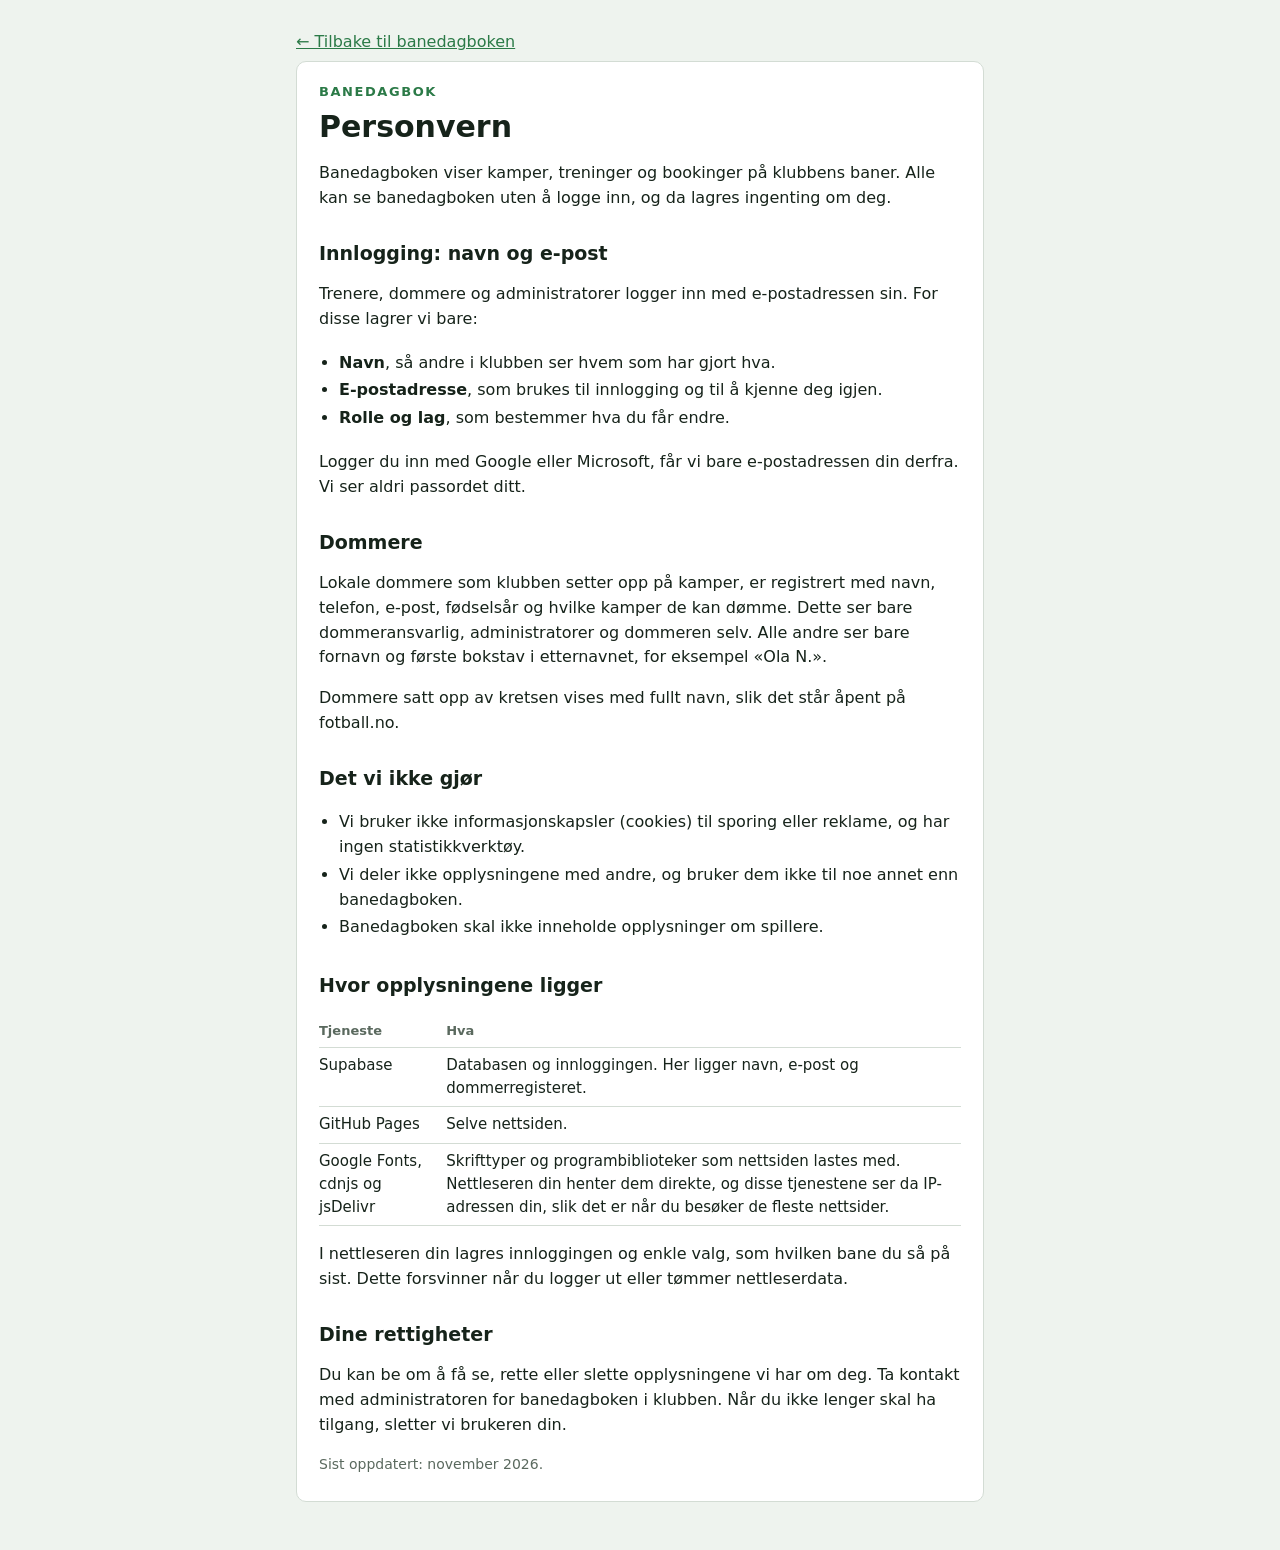
==== banedagbok/personvern.html @ 7af96116 "Banedagbok: personvernside, og riktig visning på mobil Ny side personvern.html med hva som lagres (n" ====
<!doctype html>
<html lang="nb">
<head>
<meta charset="utf-8">
<meta name="viewport" content="width=device-width, initial-scale=1">
<title>Personvern · Banedagbok</title>
<style>
  :root { --bg: #eef3ee; --surface: #fff; --ink: #16231a; --muted: #5a695e; --line: #d3dcd4; --pitch: #2b7a47 }
  @media (prefers-color-scheme: dark) { :root { --bg: #0e1611; --surface: #152019; --ink: #e2ebe4; --muted: #92a397; --line: #2a3a2f; --pitch: #58b577 } }
  * { box-sizing: border-box }
  body { margin: 0; background: var(--bg); color: var(--ink); font: 16px/1.55 system-ui, -apple-system, "Segoe UI", sans-serif }
  main { max-width: 720px; margin: 0 auto; padding: 24px 16px 48px }
  .kort { background: var(--surface); border: 1px solid var(--line); border-radius: 10px; padding: 20px 22px; display: grid; gap: 4px }
  small.merke { color: var(--pitch); font-weight: 700; letter-spacing: .12em; text-transform: uppercase; font-size: 13px }
  h1 { font-size: 30px; margin: 4px 0 8px; line-height: 1.1 }
  h2 { font-size: 19px; margin: 18px 0 4px }
  p, ul { margin: 6px 0 }
  ul { padding-left: 20px }
  li { margin: 3px 0 }
  .note { color: var(--muted); font-size: 14px }
  a { color: var(--pitch) }
  table { border-collapse: collapse; width: 100%; font-size: 15px; margin: 6px 0 }
  th, td { text-align: left; vertical-align: top; padding: 6px 8px 6px 0; border-bottom: 1px solid var(--line) }
  th { font-size: 13px; color: var(--muted); font-weight: 600 }
</style>
</head>
<body>
<main>
  <p><a href="./">← Tilbake til banedagboken</a></p>
  <div class="kort">
    <small class="merke">Banedagbok</small>
    <h1>Personvern</h1>
    <p>Banedagboken viser kamper, treninger og bookinger på klubbens baner. Alle kan se banedagboken uten å logge inn, og da lagres ingenting om deg.</p>

    <h2>Innlogging: navn og e-post</h2>
    <p>Trenere, dommere og administratorer logger inn med e-postadressen sin. For disse lagrer vi bare:</p>
    <ul>
      <li><b>Navn</b>, så andre i klubben ser hvem som har gjort hva.</li>
      <li><b>E-postadresse</b>, som brukes til innlogging og til å kjenne deg igjen.</li>
      <li><b>Rolle og lag</b>, som bestemmer hva du får endre.</li>
    </ul>
    <p>Logger du inn med Google eller Microsoft, får vi bare e-postadressen din derfra. Vi ser aldri passordet ditt.</p>

    <h2>Dommere</h2>
    <p>Lokale dommere som klubben setter opp på kamper, er registrert med navn, telefon, e-post, fødselsår og hvilke kamper de kan dømme. Dette ser bare dommeransvarlig, administratorer og dommeren selv. Alle andre ser bare fornavn og første bokstav i etternavnet, for eksempel «Ola N.».</p>
    <p>Dommere satt opp av kretsen vises med fullt navn, slik det står åpent på fotball.no.</p>

    <h2>Det vi ikke gjør</h2>
    <ul>
      <li>Vi bruker ikke informasjonskapsler (cookies) til sporing eller reklame, og har ingen statistikkverktøy.</li>
      <li>Vi deler ikke opplysningene med andre, og bruker dem ikke til noe annet enn banedagboken.</li>
      <li>Banedagboken skal ikke inneholde opplysninger om spillere.</li>
    </ul>

    <h2>Hvor opplysningene ligger</h2>
    <table>
      <tr><th>Tjeneste</th><th>Hva</th></tr>
      <tr><td>Supabase</td><td>Databasen og innloggingen. Her ligger navn, e-post og dommerregisteret.</td></tr>
      <tr><td>GitHub Pages</td><td>Selve nettsiden.</td></tr>
      <tr><td>Google Fonts, cdnjs og jsDelivr</td><td>Skrifttyper og programbiblioteker som nettsiden lastes med. Nettleseren din henter dem direkte, og disse tjenestene ser da IP-adressen din, slik det er når du besøker de fleste nettsider.</td></tr>
    </table>
    <p>I nettleseren din lagres innloggingen og enkle valg, som hvilken bane du så på sist. Dette forsvinner når du logger ut eller tømmer nettleserdata.</p>

    <h2>Dine rettigheter</h2>
    <p>Du kan be om å få se, rette eller slette opplysningene vi har om deg. Ta kontakt med administratoren for banedagboken i klubben. Når du ikke lenger skal ha tilgang, sletter vi brukeren din.</p>
    <p class="note">Sist oppdatert: november 2026.</p>
  </div>
</main>
</body>
</html>
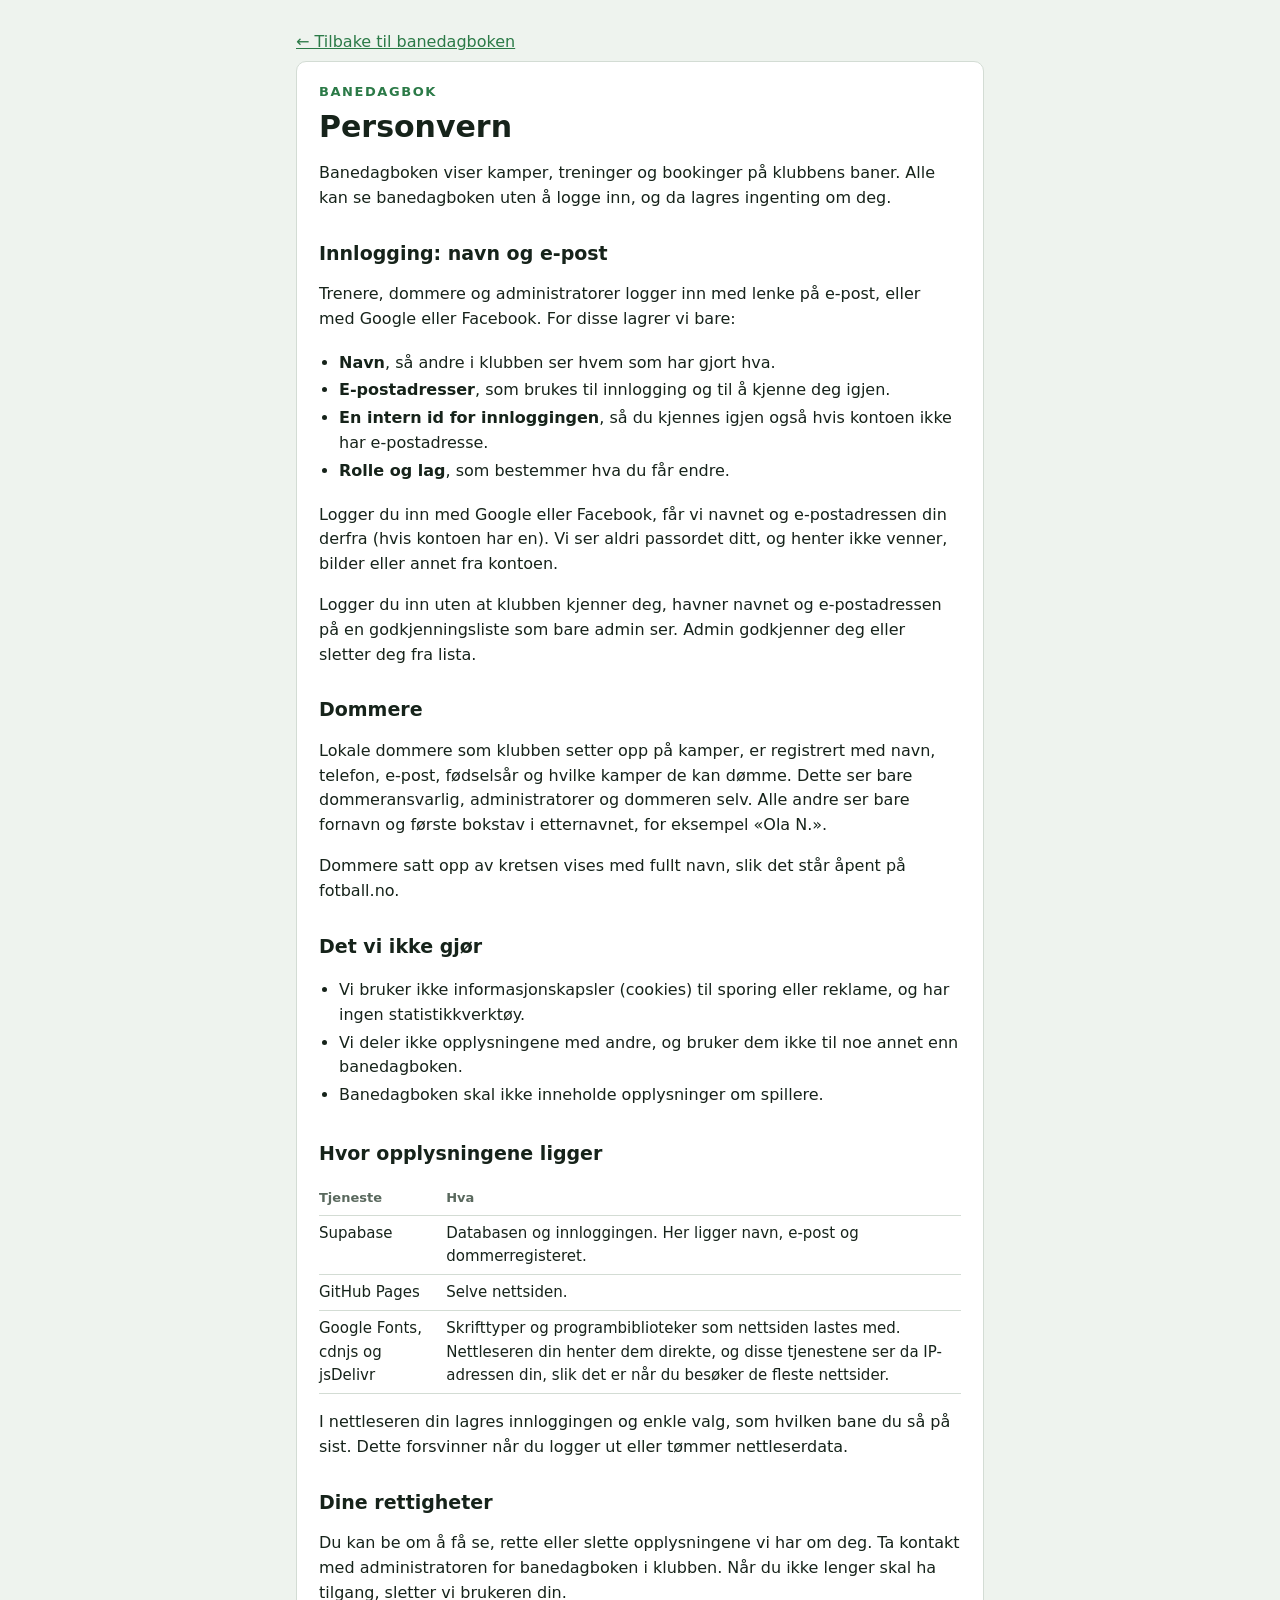
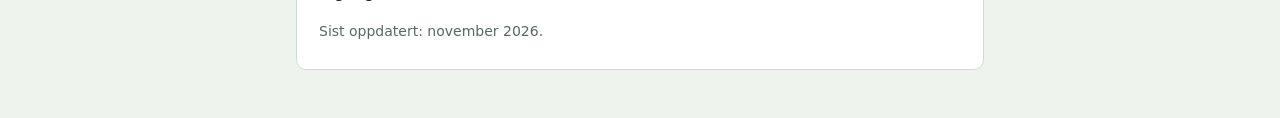
==== commit fbd7e122: "Banedagbok: godkjenningsliste, innlogging med Facebook, flere e-postadresser - Den som logger inn ut" ====
--- a/banedagbok/personvern.html
+++ b/banedagbok/personvern.html
@@ -33,13 +33,15 @@
     <p>Banedagboken viser kamper, treninger og bookinger på klubbens baner. Alle kan se banedagboken uten å logge inn, og da lagres ingenting om deg.</p>
 
     <h2>Innlogging: navn og e-post</h2>
-    <p>Trenere, dommere og administratorer logger inn med e-postadressen sin. For disse lagrer vi bare:</p>
+    <p>Trenere, dommere og administratorer logger inn med lenke på e-post, eller med Google eller Facebook. For disse lagrer vi bare:</p>
     <ul>
       <li><b>Navn</b>, så andre i klubben ser hvem som har gjort hva.</li>
-      <li><b>E-postadresse</b>, som brukes til innlogging og til å kjenne deg igjen.</li>
+      <li><b>E-postadresser</b>, som brukes til innlogging og til å kjenne deg igjen.</li>
+      <li><b>En intern id for innloggingen</b>, så du kjennes igjen også hvis kontoen ikke har e-postadresse.</li>
       <li><b>Rolle og lag</b>, som bestemmer hva du får endre.</li>
     </ul>
-    <p>Logger du inn med Google eller Microsoft, får vi bare e-postadressen din derfra. Vi ser aldri passordet ditt.</p>
+    <p>Logger du inn med Google eller Facebook, får vi navnet og e-postadressen din derfra (hvis kontoen har en). Vi ser aldri passordet ditt, og henter ikke venner, bilder eller annet fra kontoen.</p>
+    <p>Logger du inn uten at klubben kjenner deg, havner navnet og e-postadressen på en godkjenningsliste som bare admin ser. Admin godkjenner deg eller sletter deg fra lista.</p>
 
     <h2>Dommere</h2>
     <p>Lokale dommere som klubben setter opp på kamper, er registrert med navn, telefon, e-post, fødselsår og hvilke kamper de kan dømme. Dette ser bare dommeransvarlig, administratorer og dommeren selv. Alle andre ser bare fornavn og første bokstav i etternavnet, for eksempel «Ola N.».</p>
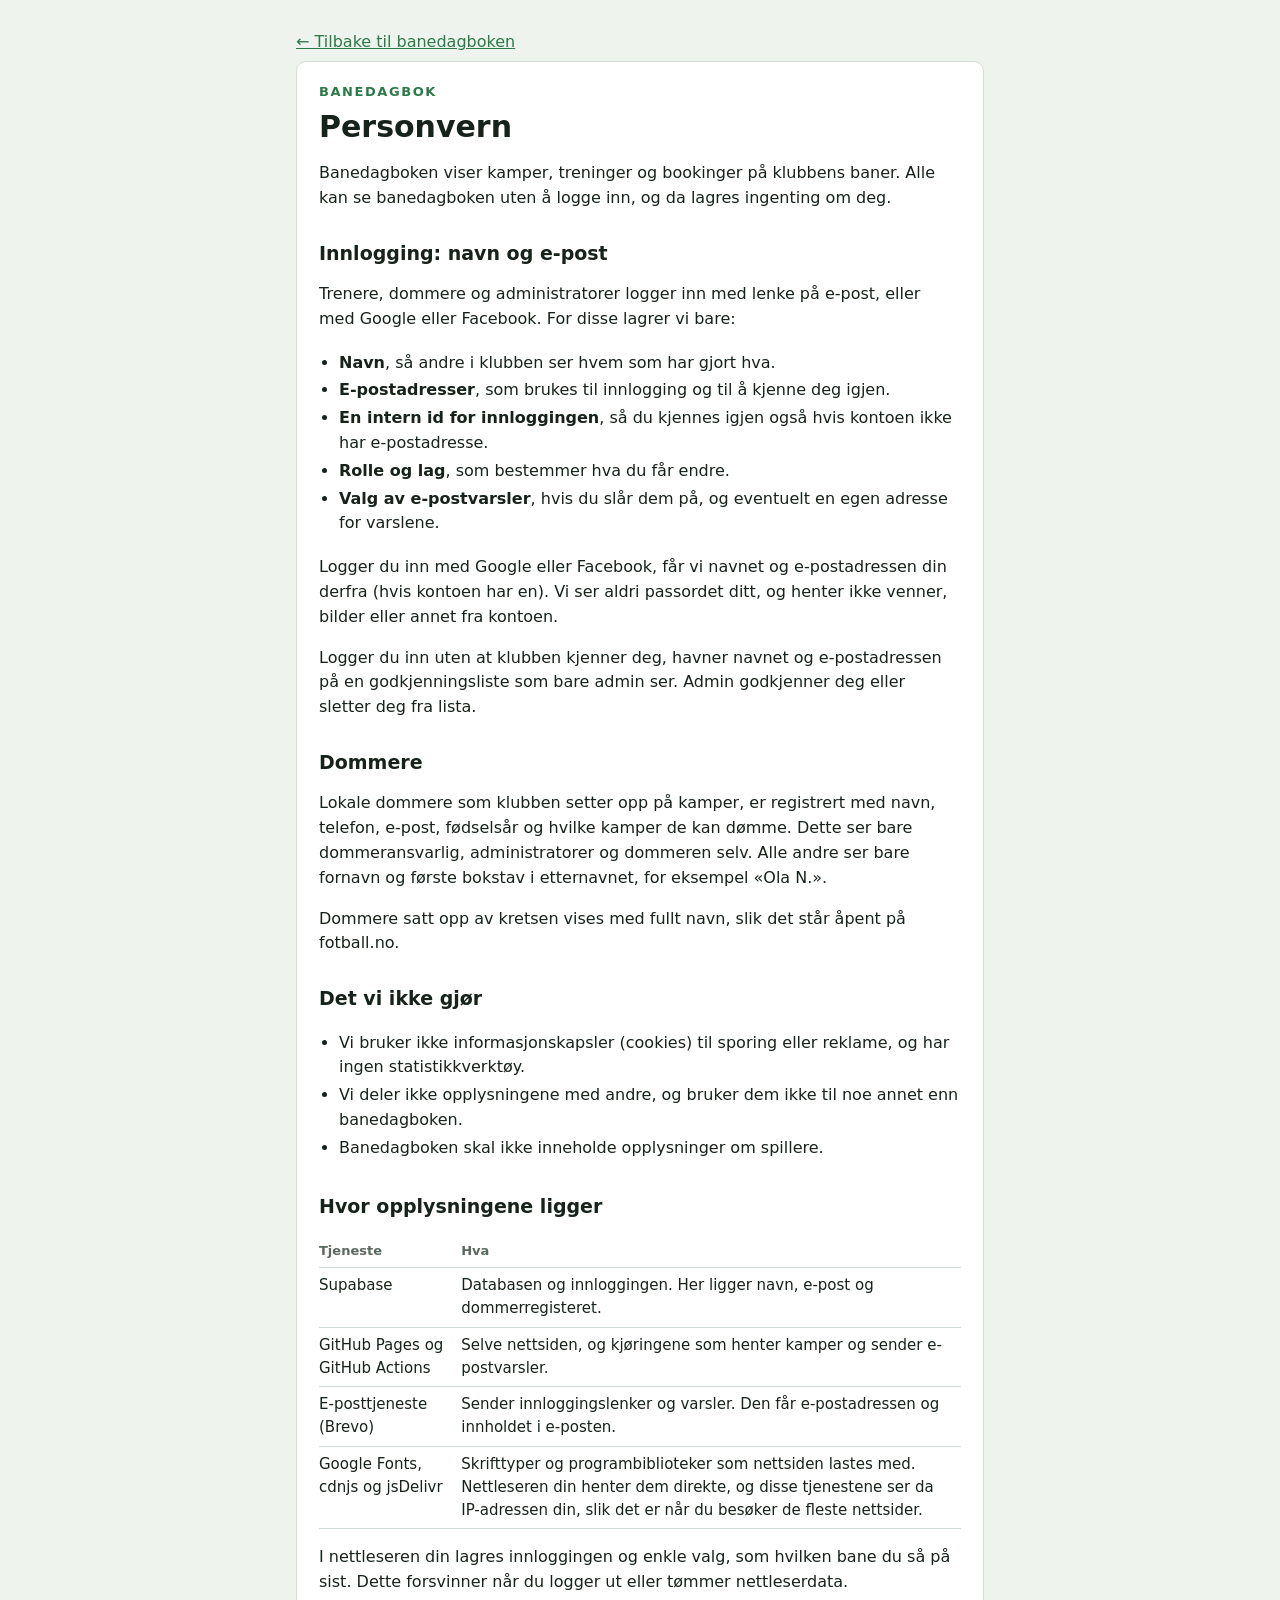
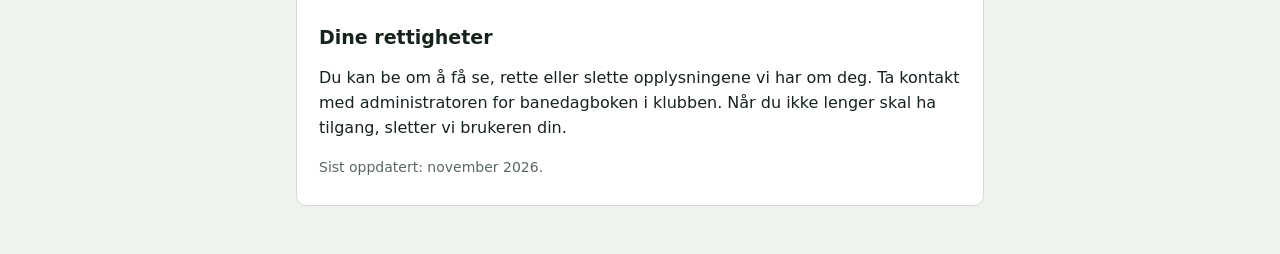
==== commit 18750ea6: "Banedagbok: e-postvarsler, og navn kan rettes i brukerlista - Knappen Varsler øverst: hver bruker sl" ====
--- a/banedagbok/personvern.html
+++ b/banedagbok/personvern.html
@@ -39,6 +39,7 @@
       <li><b>E-postadresser</b>, som brukes til innlogging og til å kjenne deg igjen.</li>
       <li><b>En intern id for innloggingen</b>, så du kjennes igjen også hvis kontoen ikke har e-postadresse.</li>
       <li><b>Rolle og lag</b>, som bestemmer hva du får endre.</li>
+      <li><b>Valg av e-postvarsler</b>, hvis du slår dem på, og eventuelt en egen adresse for varslene.</li>
     </ul>
     <p>Logger du inn med Google eller Facebook, får vi navnet og e-postadressen din derfra (hvis kontoen har en). Vi ser aldri passordet ditt, og henter ikke venner, bilder eller annet fra kontoen.</p>
     <p>Logger du inn uten at klubben kjenner deg, havner navnet og e-postadressen på en godkjenningsliste som bare admin ser. Admin godkjenner deg eller sletter deg fra lista.</p>
@@ -58,7 +59,8 @@
     <table>
       <tr><th>Tjeneste</th><th>Hva</th></tr>
       <tr><td>Supabase</td><td>Databasen og innloggingen. Her ligger navn, e-post og dommerregisteret.</td></tr>
-      <tr><td>GitHub Pages</td><td>Selve nettsiden.</td></tr>
+      <tr><td>GitHub Pages og GitHub Actions</td><td>Selve nettsiden, og kjøringene som henter kamper og sender e-postvarsler.</td></tr>
+      <tr><td>E-posttjeneste (Brevo)</td><td>Sender innloggingslenker og varsler. Den får e-postadressen og innholdet i e-posten.</td></tr>
       <tr><td>Google Fonts, cdnjs og jsDelivr</td><td>Skrifttyper og programbiblioteker som nettsiden lastes med. Nettleseren din henter dem direkte, og disse tjenestene ser da IP-adressen din, slik det er når du besøker de fleste nettsider.</td></tr>
     </table>
     <p>I nettleseren din lagres innloggingen og enkle valg, som hvilken bane du så på sist. Dette forsvinner når du logger ut eller tømmer nettleserdata.</p>
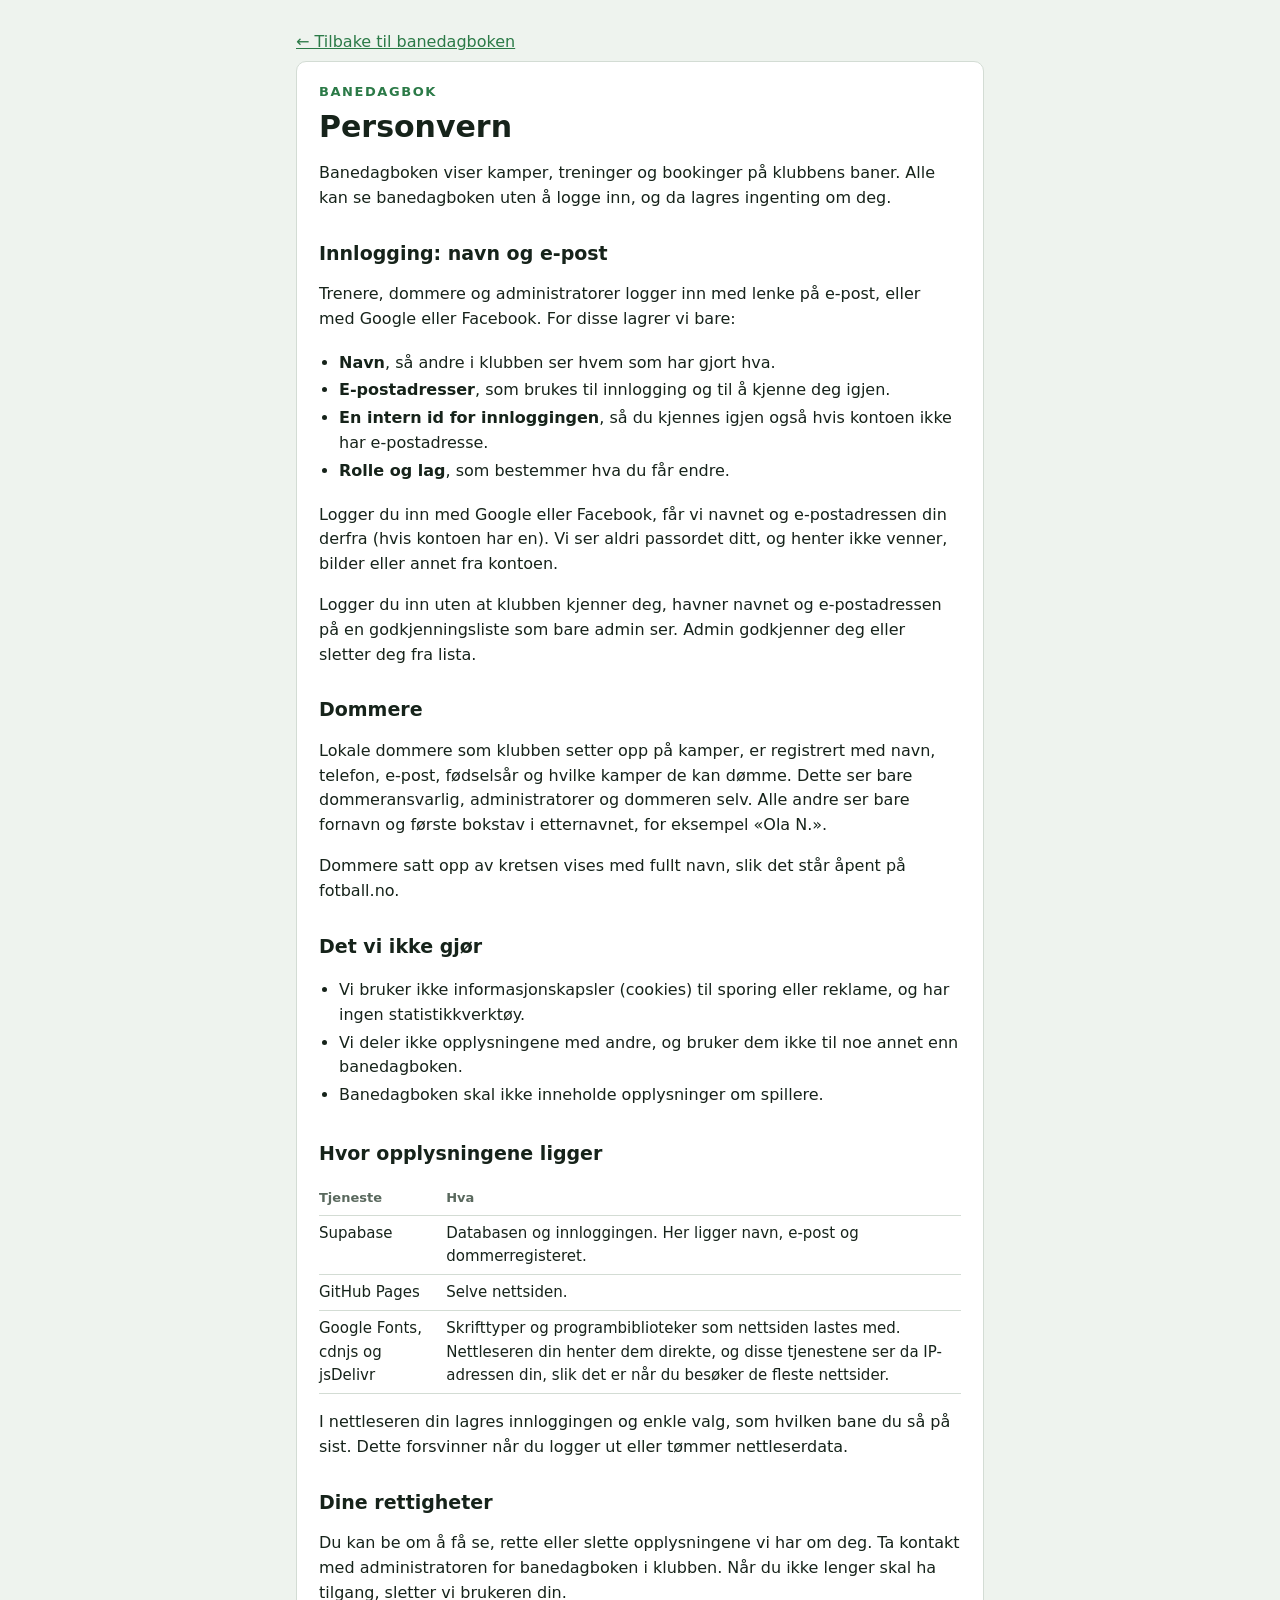
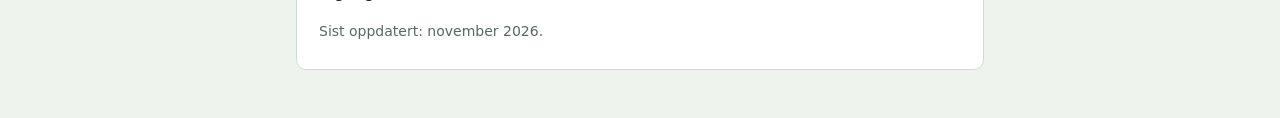
==== commit 5ceb87bc: "Banedagbok: app-ikon og manifest Ikon: kalenderside med en fotballbane, i grønnfargen fra banedagbok" ====
--- a/banedagbok/personvern.html
+++ b/banedagbok/personvern.html
@@ -4,6 +4,8 @@
 <meta charset="utf-8">
 <meta name="viewport" content="width=device-width, initial-scale=1">
 <title>Personvern · Banedagbok</title>
+<link rel="icon" href="ikon.svg" type="image/svg+xml">
+<link rel="apple-touch-icon" href="apple-touch-icon.png">
 <style>
   :root { --bg: #eef3ee; --surface: #fff; --ink: #16231a; --muted: #5a695e; --line: #d3dcd4; --pitch: #2b7a47 }
   @media (prefers-color-scheme: dark) { :root { --bg: #0e1611; --surface: #152019; --ink: #e2ebe4; --muted: #92a397; --line: #2a3a2f; --pitch: #58b577 } }
@@ -39,7 +41,6 @@
       <li><b>E-postadresser</b>, som brukes til innlogging og til å kjenne deg igjen.</li>
       <li><b>En intern id for innloggingen</b>, så du kjennes igjen også hvis kontoen ikke har e-postadresse.</li>
       <li><b>Rolle og lag</b>, som bestemmer hva du får endre.</li>
-      <li><b>Valg av e-postvarsler</b>, hvis du slår dem på, og eventuelt en egen adresse for varslene.</li>
     </ul>
     <p>Logger du inn med Google eller Facebook, får vi navnet og e-postadressen din derfra (hvis kontoen har en). Vi ser aldri passordet ditt, og henter ikke venner, bilder eller annet fra kontoen.</p>
     <p>Logger du inn uten at klubben kjenner deg, havner navnet og e-postadressen på en godkjenningsliste som bare admin ser. Admin godkjenner deg eller sletter deg fra lista.</p>
@@ -59,8 +60,7 @@
     <table>
       <tr><th>Tjeneste</th><th>Hva</th></tr>
       <tr><td>Supabase</td><td>Databasen og innloggingen. Her ligger navn, e-post og dommerregisteret.</td></tr>
-      <tr><td>GitHub Pages og GitHub Actions</td><td>Selve nettsiden, og kjøringene som henter kamper og sender e-postvarsler.</td></tr>
-      <tr><td>E-posttjeneste (Brevo)</td><td>Sender innloggingslenker og varsler. Den får e-postadressen og innholdet i e-posten.</td></tr>
+      <tr><td>GitHub Pages</td><td>Selve nettsiden.</td></tr>
       <tr><td>Google Fonts, cdnjs og jsDelivr</td><td>Skrifttyper og programbiblioteker som nettsiden lastes med. Nettleseren din henter dem direkte, og disse tjenestene ser da IP-adressen din, slik det er når du besøker de fleste nettsider.</td></tr>
     </table>
     <p>I nettleseren din lagres innloggingen og enkle valg, som hvilken bane du så på sist. Dette forsvinner når du logger ut eller tømmer nettleserdata.</p>
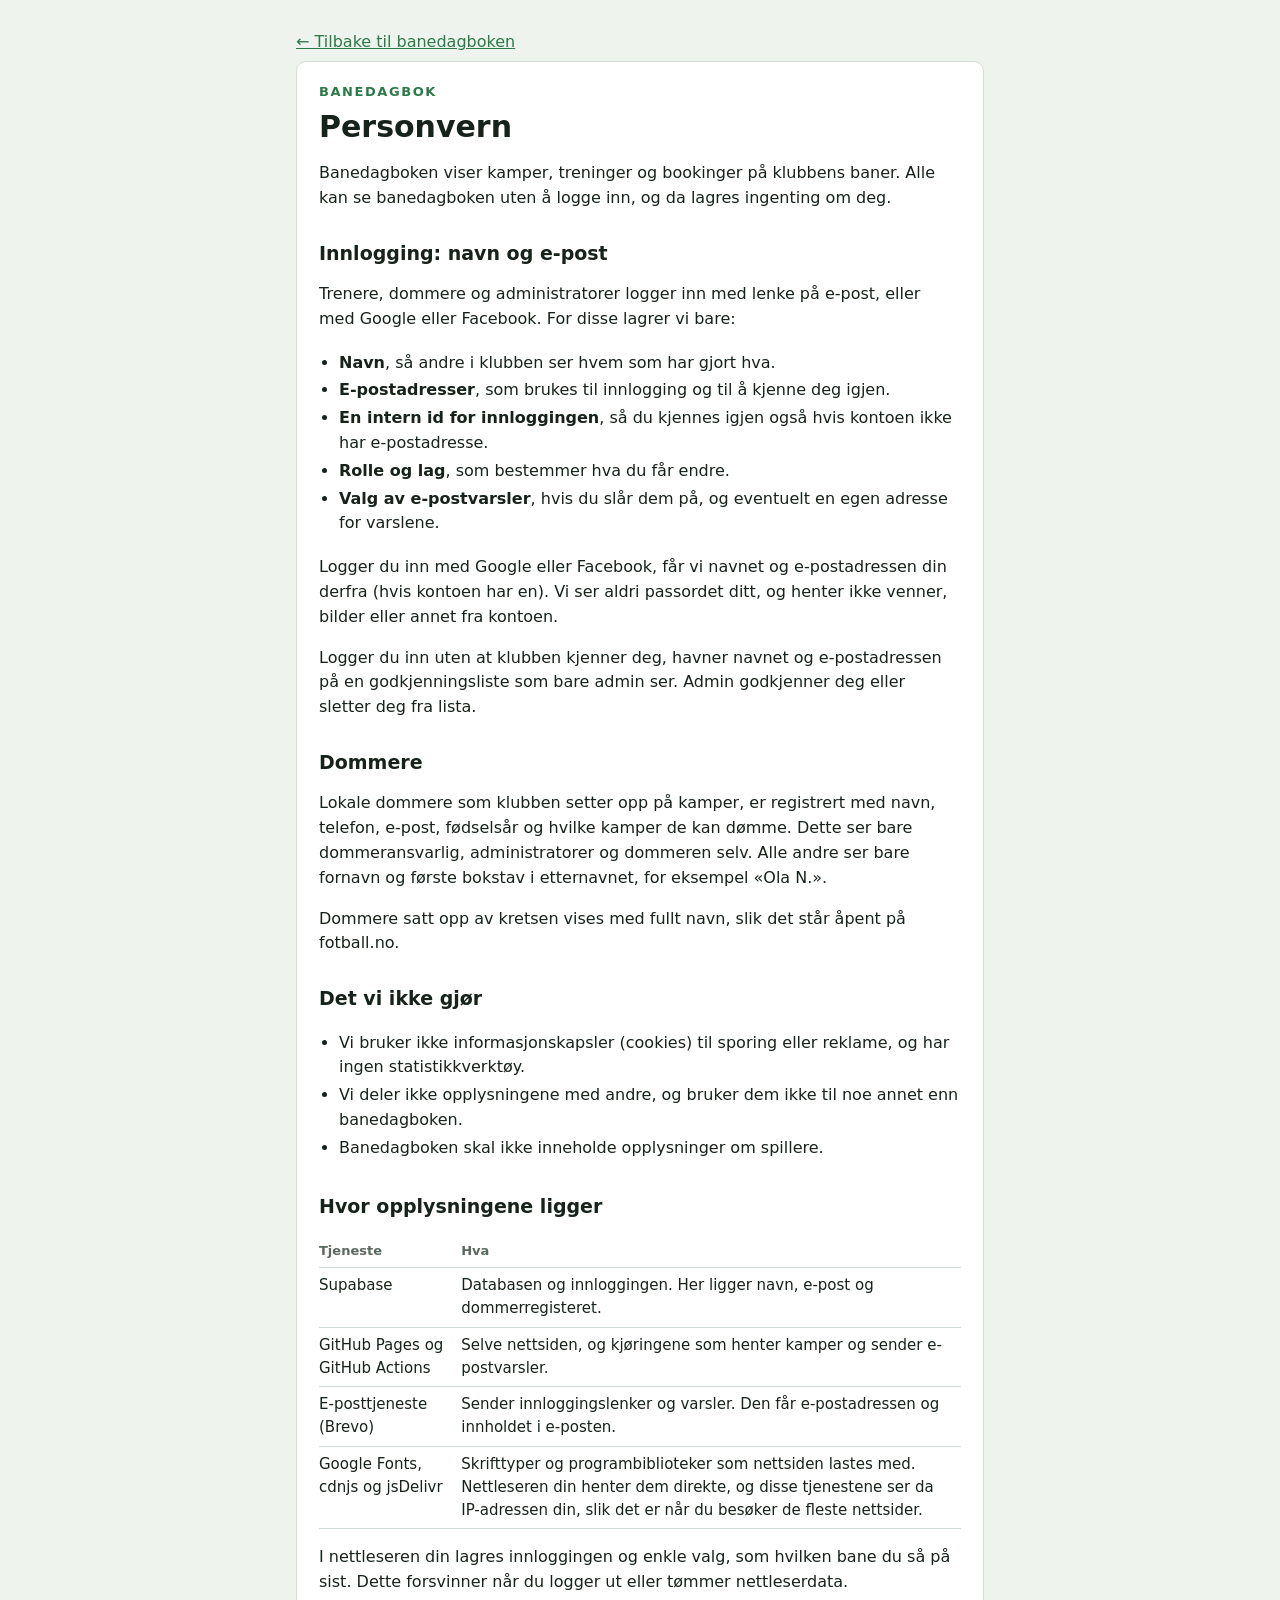
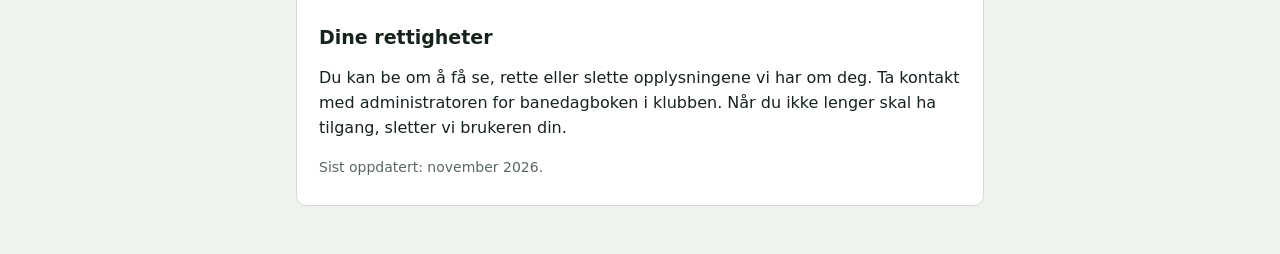
==== commit a742603f: "E-postvarsler, og navn kan rettes i brukerlista (#8) - Knappen Varsler øverst: hver bruker slår på e" ====
--- a/banedagbok/personvern.html
+++ b/banedagbok/personvern.html
@@ -4,8 +4,6 @@
 <meta charset="utf-8">
 <meta name="viewport" content="width=device-width, initial-scale=1">
 <title>Personvern · Banedagbok</title>
-<link rel="icon" href="ikon.svg" type="image/svg+xml">
-<link rel="apple-touch-icon" href="apple-touch-icon.png">
 <style>
   :root { --bg: #eef3ee; --surface: #fff; --ink: #16231a; --muted: #5a695e; --line: #d3dcd4; --pitch: #2b7a47 }
   @media (prefers-color-scheme: dark) { :root { --bg: #0e1611; --surface: #152019; --ink: #e2ebe4; --muted: #92a397; --line: #2a3a2f; --pitch: #58b577 } }
@@ -41,6 +39,7 @@
       <li><b>E-postadresser</b>, som brukes til innlogging og til å kjenne deg igjen.</li>
       <li><b>En intern id for innloggingen</b>, så du kjennes igjen også hvis kontoen ikke har e-postadresse.</li>
       <li><b>Rolle og lag</b>, som bestemmer hva du får endre.</li>
+      <li><b>Valg av e-postvarsler</b>, hvis du slår dem på, og eventuelt en egen adresse for varslene.</li>
     </ul>
     <p>Logger du inn med Google eller Facebook, får vi navnet og e-postadressen din derfra (hvis kontoen har en). Vi ser aldri passordet ditt, og henter ikke venner, bilder eller annet fra kontoen.</p>
     <p>Logger du inn uten at klubben kjenner deg, havner navnet og e-postadressen på en godkjenningsliste som bare admin ser. Admin godkjenner deg eller sletter deg fra lista.</p>
@@ -60,7 +59,8 @@
     <table>
       <tr><th>Tjeneste</th><th>Hva</th></tr>
       <tr><td>Supabase</td><td>Databasen og innloggingen. Her ligger navn, e-post og dommerregisteret.</td></tr>
-      <tr><td>GitHub Pages</td><td>Selve nettsiden.</td></tr>
+      <tr><td>GitHub Pages og GitHub Actions</td><td>Selve nettsiden, og kjøringene som henter kamper og sender e-postvarsler.</td></tr>
+      <tr><td>E-posttjeneste (Brevo)</td><td>Sender innloggingslenker og varsler. Den får e-postadressen og innholdet i e-posten.</td></tr>
       <tr><td>Google Fonts, cdnjs og jsDelivr</td><td>Skrifttyper og programbiblioteker som nettsiden lastes med. Nettleseren din henter dem direkte, og disse tjenestene ser da IP-adressen din, slik det er når du besøker de fleste nettsider.</td></tr>
     </table>
     <p>I nettleseren din lagres innloggingen og enkle valg, som hvilken bane du så på sist. Dette forsvinner når du logger ut eller tømmer nettleserdata.</p>
